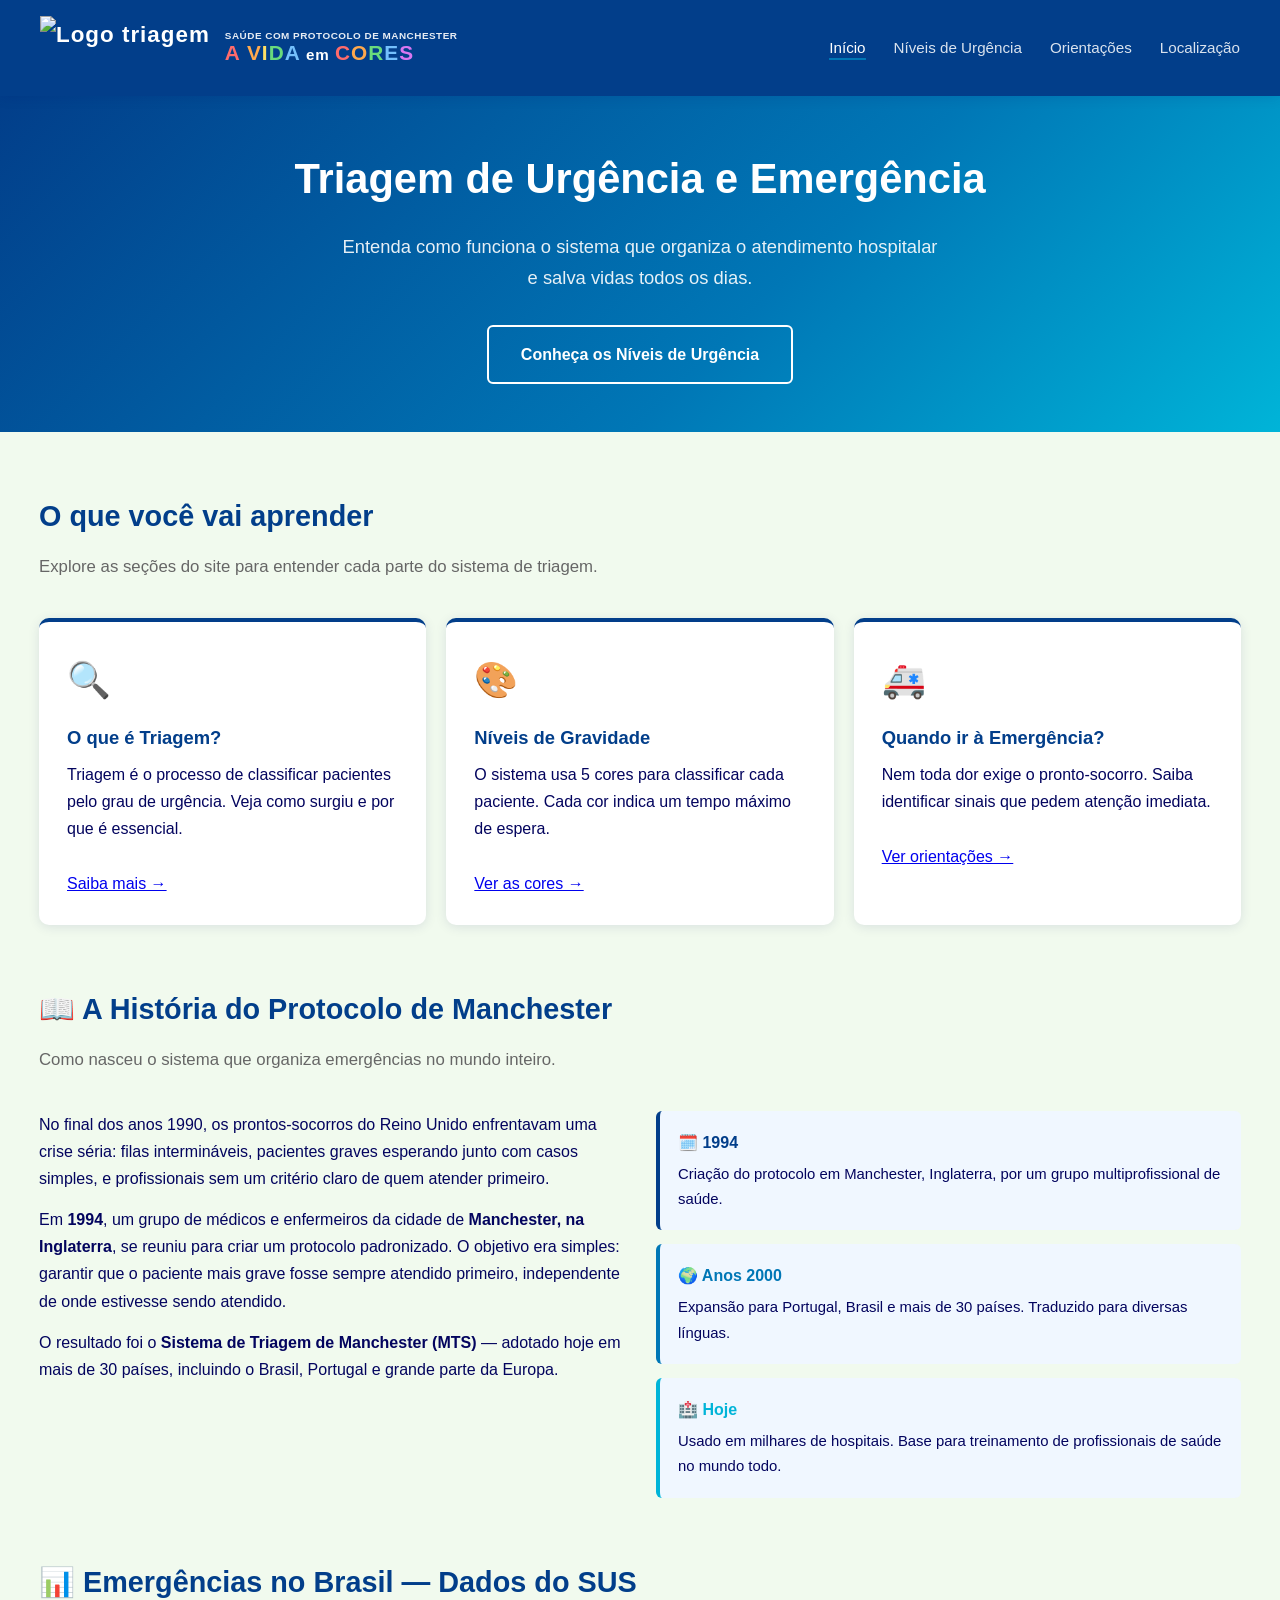
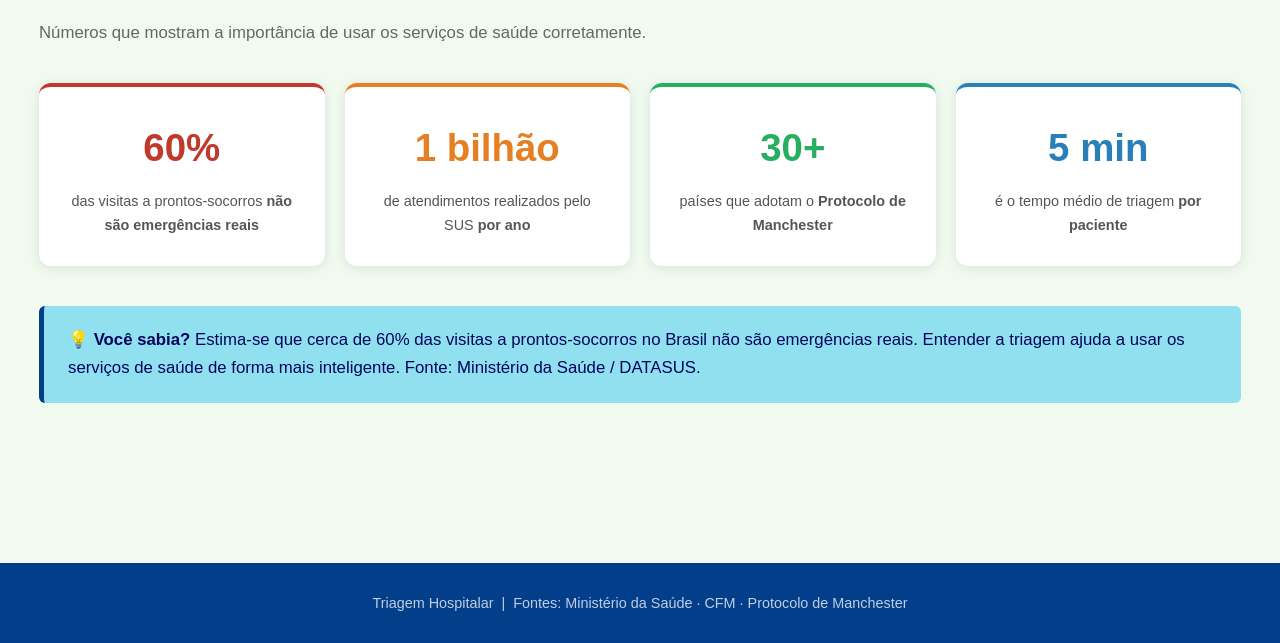
==== index.html @ c98d02fe "first commit" ====
<!DOCTYPE html>
<!-- DOCTYPE diz ao navegador que este é um documento HTML5 -->
<html lang="pt-BR">
<!-- lang="pt-BR" ajuda leitores de tela e buscadores -->

<head>
  <!-- HEAD: informações sobre a página (não aparece na tela) -->
  <meta charset="UTF-8">
  <!-- charset=UTF-8 permite usar letras com acento -->
  
  <meta name="viewport" content="width=device-width, initial-scale=1.0">
  <!-- viewport faz o site se adaptar a celulares -->
  
  <title>Triagem Hospitalar — Início</title>
  <!-- Aparece na aba do navegador -->

  <link rel="stylesheet" href="estilo.css">
  <!-- Carrega o arquivo de estilos compartilhado -->
</head>

<body>
  <!-- BODY: tudo que aparece na tela começa aqui -->

  <!-- =====================
       CABEÇALHO (HEADER)
       Aparece em todas as páginas
       ===================== -->
  <header>
  <a href="index.html" class="logo" style="display: flex; align-items: center; gap: 15px; text-decoration: none;">  
    <img src="logo.png" alt="Logo triagem" style="height: 64px;">
    <div style="display: flex; flex-direction: column; justify-content: center; line-height: 1.2;">
      <span style="font-size: 0.62rem; font-weight: 700; color: white; font-family: 'Segoe UI', sans-serif; letter-spacing: 0.5px; text-transform: uppercase; opacity: 0.9;">Saúde com Protocolo de Manchester</span>
      <span style="font-size: 1.15rem; font-weight: 900; font-family: 'Segoe UI', sans-serif; letter-spacing: 1px;">
        <span style="color:#ff6b6b;">A</span> <span style="color:#ffa94d;">V</span><span style="color:#ffe066;">I</span><span style="color:#69db7c;">D</span><span style="color:#74c0fc;">A</span><span style="color:white; font-weight:700; font-size:0.95rem;"> em </span><span style="color:#ff6b6b;">C</span><span style="color:#ffa94d;">O</span><span style="color:#69db7c;">R</span><span style="color:#74c0fc;">E</span><span style="color:#da77f2;">S</span>
      </span>
    </div>
  </a>
  <nav>
    <ul>
      <li><a href="index.html">Início</a></li>
      <li><a href="niveis.html">Níveis de Urgência</a></li>
      <li><a href="orientacoes.html">Orientações</a></li>
      <li><a href="localizacao.html">Localização</a></li>
    </ul>
  </nav>
</header>


  <!-- =====================
       HERO — Banner principal
       Primeira coisa que o usuário vê
       ===================== -->
  <section class="hero">
    <div class="container">
      <h1>Triagem de Urgência e Emergência</h1>
      <p>
        Entenda como funciona o sistema que organiza o atendimento
        hospitalar e salva vidas todos os dias.
      </p>
      <!-- Botão que leva à página de níveis -->
      <a href="niveis.html" class="botao">Conheça os Níveis de Urgência</a>
    </div>
  </section>


  <!-- =====================
       SEÇÃO DE CARDS
       3 cards com resumo das páginas do site
       ===================== -->
  <section class="secao">
    <div class="container">

      <h2>O que você vai aprender</h2>
      <p class="subtitulo">Explore as seções do site para entender cada parte do sistema de triagem.</p>

      <!-- grade-cards cria uma grade responsiva de cartões -->
      <div class="grade-cards">

        <!-- Card 1 -->
        <div class="card">
          <div class="icone">🔍</div>
          <h3>O que é Triagem?</h3>
          <p>
            Triagem é o processo de classificar pacientes pelo
            grau de urgência. Veja como surgiu e por que é essencial.
          </p>
          <br>
          <a href="niveis.html">Saiba mais →</a>
        </div>

        <!-- Card 2 -->
        <div class="card">
          <div class="icone">🎨</div>
          <h3>Níveis de Gravidade</h3>
          <p>
            O sistema usa 5 cores para classificar cada paciente.
            Cada cor indica um tempo máximo de espera.
          </p>
          <br>
          <a href="niveis.html">Ver as cores →</a>
        </div>

        <!-- Card 3 -->
        <div class="card">
          <div class="icone">🚑</div>
          <h3>Quando ir à Emergência?</h3>
          <p>
            Nem toda dor exige o pronto-socorro. Saiba identificar
            sinais que pedem atenção imediata.
          </p>
          <br>
          <a href="orientacoes.html">Ver orientações →</a>
        </div>

      </div>
      <!-- fim da grade-cards -->

    </div>
  </section>


  <!-- =====================
       HISTÓRIA DO PROTOCOLO
       ===================== -->
  <section class="secao" style="padding-top: 0;">
    <div class="container">
      <h2>📖 A História do Protocolo de Manchester</h2>
      <p class="subtitulo">Como nasceu o sistema que organiza emergências no mundo inteiro.</p>

      <div style="display: grid; grid-template-columns: 1fr 1fr; gap: 32px; align-items: start;">
        <div>
          <p style="margin-bottom: 14px;">
            No final dos anos 1990, os prontos-socorros do Reino Unido enfrentavam uma crise séria: 
            filas intermináveis, pacientes graves esperando junto com casos simples, e profissionais 
            sem um critério claro de quem atender primeiro.
          </p>
          <p style="margin-bottom: 14px;">
            Em <strong>1994</strong>, um grupo de médicos e enfermeiros da cidade de 
            <strong>Manchester, na Inglaterra</strong>, se reuniu para criar um protocolo padronizado. 
            O objetivo era simples: garantir que o paciente mais grave fosse sempre atendido primeiro, 
            independente de onde estivesse sendo atendido.
          </p>
          <p>
            O resultado foi o <strong>Sistema de Triagem de Manchester (MTS)</strong> — 
            adotado hoje em mais de 30 países, incluindo o Brasil, Portugal e grande parte da Europa.
          </p>
        </div>

        <div style="display: flex; flex-direction: column; gap: 14px;">
          <div style="background: #f0f7ff; border-left: 4px solid #023e8a; border-radius: 6px; padding: 18px;">
            <strong style="color:#023e8a;">🗓️ 1994</strong>
            <p style="margin-top: 6px; font-size: 0.93rem;">Criação do protocolo em Manchester, Inglaterra, por um grupo multiprofissional de saúde.</p>
          </div>
          <div style="background: #f0f7ff; border-left: 4px solid #0077b6; border-radius: 6px; padding: 18px;">
            <strong style="color:#0077b6;">🌍 Anos 2000</strong>
            <p style="margin-top: 6px; font-size: 0.93rem;">Expansão para Portugal, Brasil e mais de 30 países. Traduzido para diversas línguas.</p>
          </div>
          <div style="background: #f0f7ff; border-left: 4px solid #00b4d8; border-radius: 6px; padding: 18px;">
            <strong style="color:#00b4d8;">🏥 Hoje</strong>
            <p style="margin-top: 6px; font-size: 0.93rem;">Usado em milhares de hospitais. Base para treinamento de profissionais de saúde no mundo todo.</p>
          </div>
        </div>
      </div>
    </div>
  </section>

  <!-- =====================
       ESTATÍSTICAS DO SUS
       ===================== -->
  <section class="secao" style="padding-top: 0;">
    <div class="container">
      <h2>📊 Emergências no Brasil — Dados do SUS</h2>
      <p class="subtitulo">Números que mostram a importância de usar os serviços de saúde corretamente.</p>

      <div style="display: grid; grid-template-columns: repeat(auto-fit, minmax(200px, 1fr)); gap: 20px; margin-bottom: 32px;">
        <div style="background: white; border-radius: 12px; padding: 28px; text-align: center; box-shadow: 0 2px 12px rgba(3,4,94,0.10); border-top: 4px solid #c0392b;">
          <div style="font-size: 2.4rem; font-weight: 900; color: #c0392b;">60%</div>
          <p style="font-size: 0.9rem; color: #555; margin-top: 8px;">das visitas a prontos-socorros <strong>não são emergências reais</strong></p>
        </div>
        <div style="background: white; border-radius: 12px; padding: 28px; text-align: center; box-shadow: 0 2px 12px rgba(3,4,94,0.10); border-top: 4px solid #e67e22;">
          <div style="font-size: 2.4rem; font-weight: 900; color: #e67e22;">1 bilhão</div>
          <p style="font-size: 0.9rem; color: #555; margin-top: 8px;">de atendimentos realizados pelo SUS <strong>por ano</strong></p>
        </div>
        <div style="background: white; border-radius: 12px; padding: 28px; text-align: center; box-shadow: 0 2px 12px rgba(3,4,94,0.10); border-top: 4px solid #27ae60;">
          <div style="font-size: 2.4rem; font-weight: 900; color: #27ae60;">30+</div>
          <p style="font-size: 0.9rem; color: #555; margin-top: 8px;">países que adotam o <strong>Protocolo de Manchester</strong></p>
        </div>
        <div style="background: white; border-radius: 12px; padding: 28px; text-align: center; box-shadow: 0 2px 12px rgba(3,4,94,0.10); border-top: 4px solid #2980b9;">
          <div style="font-size: 2.4rem; font-weight: 900; color: #2980b9;">5 min</div>
          <p style="font-size: 0.9rem; color: #555; margin-top: 8px;">é o tempo médio de triagem <strong>por paciente</strong></p>
        </div>
      </div>

      <div class="destaque">
        💡 <strong>Você sabia?</strong>
        Estima-se que cerca de 60% das visitas a prontos-socorros
        no Brasil não são emergências reais. Entender a triagem
        ajuda a usar os serviços de saúde de forma mais inteligente.
        Fonte: Ministério da Saúde / DATASUS.
      </div>
    </div>
  </section>
  <!-- =====================
       RODAPÉ (FOOTER)
       ===================== -->
  <footer>
    <p>Triagem Hospitalar &nbsp;|&nbsp; Fontes: Ministério da Saúde · CFM · Protocolo de Manchester</p>
  </footer>

  <script>
    // Pega o nome do arquivo atual (ex: "index.html")
    const paginaAtual = window.location.pathname.split('/').pop();

    // Seleciona todos os links do menu
    const linksMenu = document.querySelectorAll('header nav a');

    // Para cada link, verifica se ele aponta para a página atual
    linksMenu.forEach(function(link) {
      // Remove a classe "ativo" de todos os links
      link.classList.remove('ativo');

      // Se o link bate com a página atual, adiciona "ativo"
      if (link.getAttribute('href') === paginaAtual) {
        link.classList.add('ativo');
      }
    });
  </script>

</body>
</html>
---- estilo.css ----
/* =============================================
   ESTILO.CSS — Folha de estilos compartilhada
   Usada pelas 3 páginas do site
   ============================================= */

/* --- 1. RESET E VARIÁVEIS DE COR ---
   Aqui definimos as cores principais do site
   usando "variáveis CSS" (--nome-da-cor).
   Isso facilita mudar a cor em um só lugar. */
:root {
  --cor-primaria: #023e8a;   /* deep-twilight — header, títulos */
  --cor-acento:   #0077b6;   /* bright-teal-blue — botões, links ativos */
  --cor-fundo:    #f1faee;   /* light-cyan — fundo das páginas */
  --cor-texto:    #03045e;   /* deep-twilight — texto corrido */
  --cor-branco:   #ffffff;
  --sombra: 0 2px 12px rgba(3,4,94,0.10);
}
/* Remove margens padrão do navegador */
* {
  margin: 0;
  padding: 0;
  box-sizing: border-box; /* inclui borda no tamanho do elemento */
}

/* Fonte padrão do corpo da página */
body {
  font-family: 'Segoe UI', Tahoma, sans-serif;
  background-color: var(--cor-fundo);
  color: var(--cor-texto);
  line-height: 1.7; /* espaçamento entre linhas */
}

/* --- 2. CABEÇALHO (HEADER) ---
   Aparece no topo de todas as páginas */
header {
  background-color: var(--cor-primaria);
  padding: 16px 40px;
  display: flex;               /* coloca logo e menu lado a lado */
  justify-content: space-between;
  align-items: center;
  position: sticky;            /* fica fixo ao rolar a página */
  top: 0;
  z-index: 100;
  box-shadow: var(--sombra);
}

/* Logo / nome do site no header */
header .logo {
  color: var(--cor-branco);
  font-size: 1.4rem;
  font-weight: 700;
  text-decoration: none;
  letter-spacing: 1px;
}

/* Lista de links do menu de navegação */
header nav ul {
  list-style: none;   /* remove os pontinhos da lista */
  display: flex;
  gap: 28px;          /* espaço entre os links */
}

header nav a {
  color: rgba(255,255,255,0.85);
  text-decoration: none;
  font-size: 0.95rem;
  transition: 0.2s;
  /* Adicionamos uma borda transparente aqui para o espaço já existir */
  border-bottom: 2px solid transparent; 
  padding-bottom: 2px;
}

/* 2. Agora, o hover e o ativo apenas mudam a cor da borda que já existe */
header nav a:hover,
header nav a.ativo {
  color: var(--cor-branco);
  border-bottom: 2px solid var(--cor-acento);
}

/* --- 3. CONTAINER CENTRAL ---
   Limita a largura do conteúdo e centraliza */
.container {
  max-width: 1250px;
  margin: 0 auto;      /* centraliza horizontalmente */
  padding: 0 24px;
}

/* --- 4. SEÇÃO HERO (banner principal da Home) --- */
/* Substitua o .hero atual */
.hero {
  background: linear-gradient(135deg, #023e8a 0%, #0077b6 60%, #00b4d8 100%);
  color: var(--cor-branco);
  padding: 48px 24px;
  text-align: center;
}

.hero h1 {
  font-size: 2.6rem;
  margin-bottom: 16px;
}

.hero p {
  font-size: 1.15rem;
  max-width: 600px;
  margin: 0 auto 32px;
  opacity: 0.9;
}

/* Botão principal */
.botao {
  display: inline-block;
  background-color: transparent;
  color: var(--cor-branco);
  padding: 14px 32px;
  border-radius: 6px;
  border: 2px solid var(--cor-branco);
  text-decoration: none;
  font-weight: 600;
  font-size: 1rem;
  transition: background-color 0.2s, transform 0.1s;
}

.botao:hover {
  background-color: rgba(255,255,255,0.2);
  transform: translateY(-2px);
}

/* --- 5. SEÇÃO GENÉRICA --- */
.secao {
  padding: 60px 0;
}

.secao h2 {
  font-size: 1.8rem;
  color: var(--cor-primaria);
  margin-bottom: 12px;
}

.secao .subtitulo {
  color: #666;
  margin-bottom: 36px;
  font-size: 1.05rem;
}

/* --- 6. CARDS (cartões informativos) ---
   Usados na home e em outras páginas */
.grade-cards {
  display: grid;
  grid-template-columns: repeat(auto-fit, minmax(224px, 1fr)); 
  gap: 20px;
  margin-top: 20px;
  align-items: stretch;
}

.exemplo-box {
  margin-top: 15px;
  background-color: #f0f7ff; /* Azul bem clarinho */
  border-left: 3px solid #023e8a; /* Borda lateral azul escura */
  padding: 12px;
  border-radius: 0 4px 4px 0;
  font-size: 0.85rem;
  line-height: 1.4;
  color: #333;
}

.exemplo-box strong {
  color: #c0392b; /* Cor vermelha para destacar a palavra "Exemplos:" */
  display: block;
  margin-bottom: 4px;
}

.card {
  background: var(--cor-branco);
  border-radius: 10px;
  padding: 28px;
  box-shadow: var(--sombra);
  border-top: 4px solid var(--cor-primaria);
  transition: transform 0.2s;
  display: flex;
  flex-direction: column;
  height: 100%;
}

.card:hover {
  transform: translateY(-4px); /* efeito de "levantar" */
}

.card .icone {
  font-size: 2.2rem;
  margin-bottom: 12px;
}

.card h3 {
  font-size: 1.15rem;
  color: var(--cor-primaria);
  margin-bottom: 8px;
}

/* --- 7. CAIXA DE DESTAQUE ---
   Caixa colorida para informações importantes */
.destaque {
  background: #90e0ef;
  border-left: 5px solid #023e8a;
  padding: 20px 24px;
  border-radius: 6px;
  margin: 40px 0;
  font-size: 1.05rem;
}

/* --- 8. RODAPÉ (FOOTER) --- */
footer {
  background-color: var(--cor-primaria);
  color: rgba(255,255,255,0.75);
  text-align: center;
  padding: 28px 24px;
  margin-top: 60px;
  font-size: 0.9rem;
}

footer a {
  color: rgba(255,255,255,0.9);
}

/* --- 9. TÍTULOS DE PÁGINA ---
   Banner azul com título no topo das páginas internas */
.titulo-pagina {
  background: linear-gradient(135deg, #023e8a 0%, #0077b6 60%, #00b4d8 100%);
  color: var(--cor-branco);
  padding: 80px 24px;
  text-align: center;
}

.titulo-pagina h1 {
  font-size: 2.6rem;
  margin-bottom: 16px;
}

.titulo-pagina p {
  opacity: 0.85;
  font-size: 1.15rem;
}

.logo img {
    height: 40px; /* Ajuste a altura conforme preferir */
    width: auto;
    display: block;
}

/* Força o alinhamento do cabeçalho para aceitar o texto ao lado da imagem */
header .logo {
    display: flex !important;
    align-items: center !important;
    gap: 15px !important;
    text-decoration: none !important;
    width: auto !important; /* Impede que a logo fique espremida */
    min-width: 300px; /* Garante espaço para o texto */
}

/* Estilo do nome do site */
header .logo span {
    font-size: 1.3rem;
    font-weight: bold;
    color: white;
    white-space: nowrap;
    font-family: 'Segoe UI', Tahoma, sans-serif;
}

/* Ajuste para celulares: se o nome for grande demais, ele diminui */
@media (max-width: 600px) {
    header .logo span {
        font-size: 1.2rem;
    }
    header .logo img {
        height: 50px !important;
    }
}
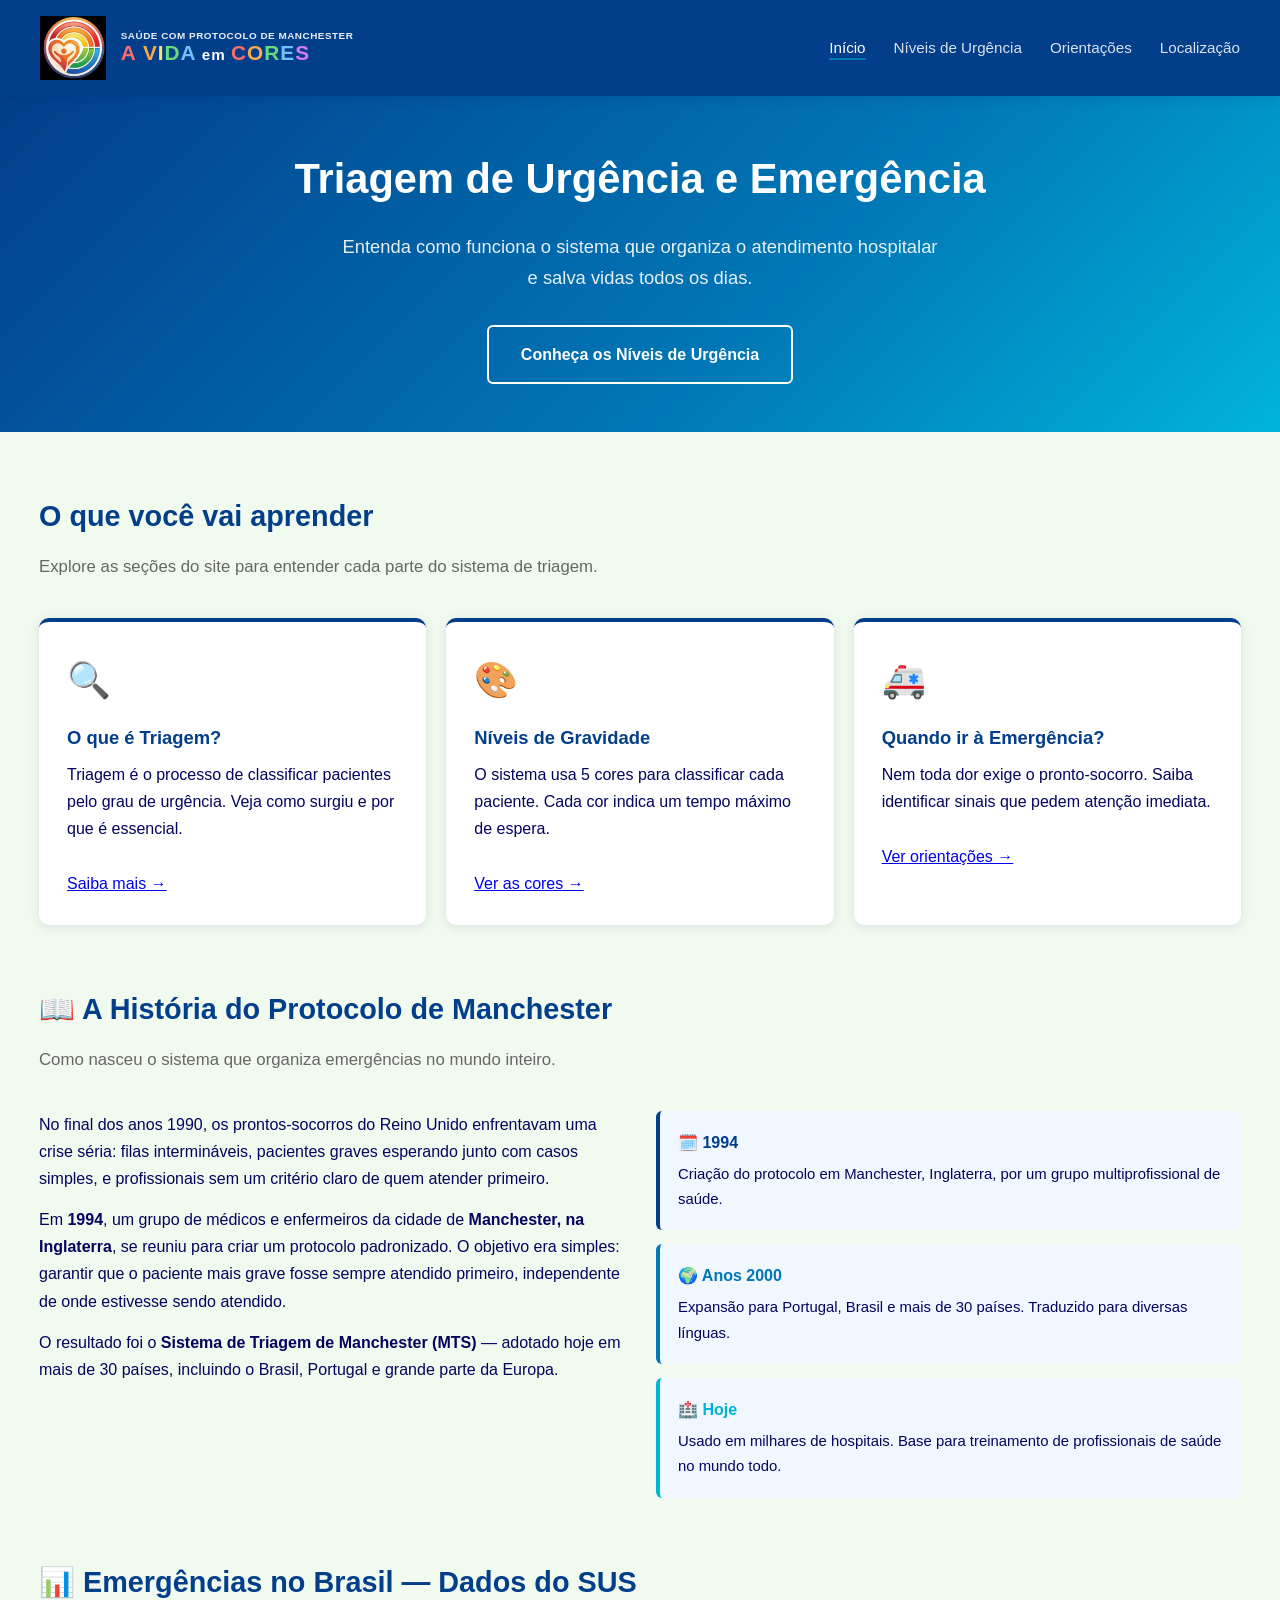
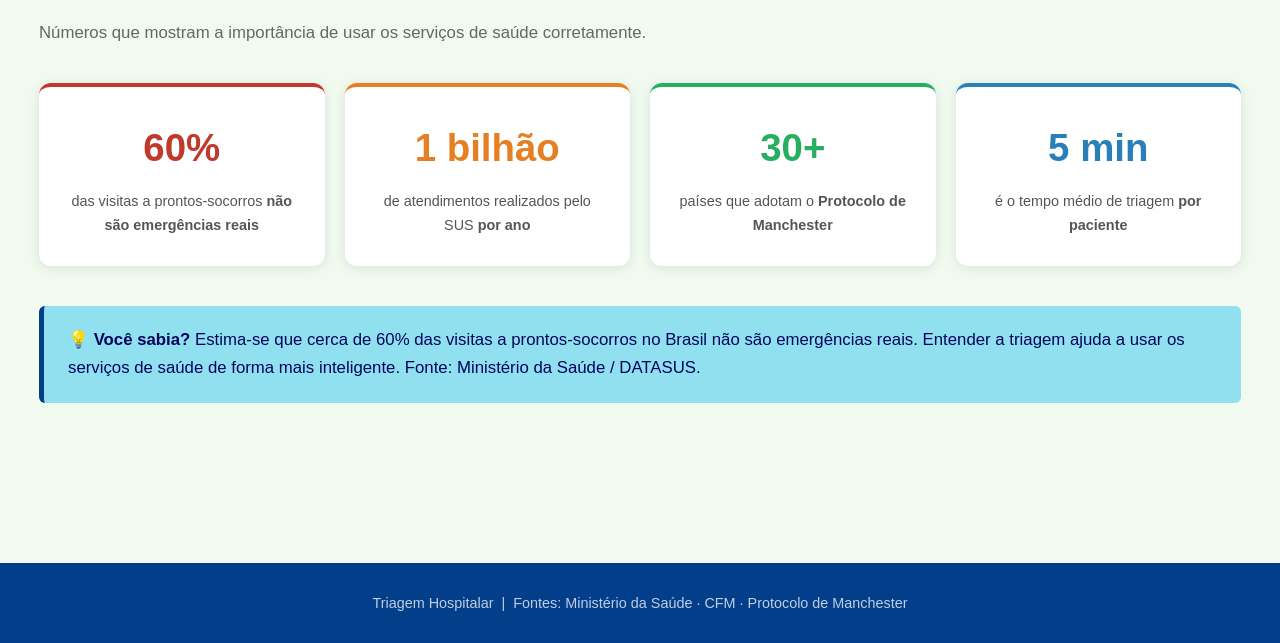
==== commit 16e3dd1f: "Update print statement to reflect goodbye message" ====
--- a/index.html
+++ b/index.html
@@ -27,7 +27,7 @@
        ===================== -->
   <header>
   <a href="index.html" class="logo" style="display: flex; align-items: center; gap: 15px; text-decoration: none;">  
-    <img src="logo.png" alt="Logo triagem" style="height: 64px;">
+    <img src="[data-uri]" alt="Logo triagem" style="height: 64px;">
     <div style="display: flex; flex-direction: column; justify-content: center; line-height: 1.2;">
       <span style="font-size: 0.62rem; font-weight: 700; color: white; font-family: 'Segoe UI', sans-serif; letter-spacing: 0.5px; text-transform: uppercase; opacity: 0.9;">Saúde com Protocolo de Manchester</span>
       <span style="font-size: 1.15rem; font-weight: 900; font-family: 'Segoe UI', sans-serif; letter-spacing: 1px;">
@@ -227,4 +227,4 @@
   </script>
 
 </body>
-</html>+</html>
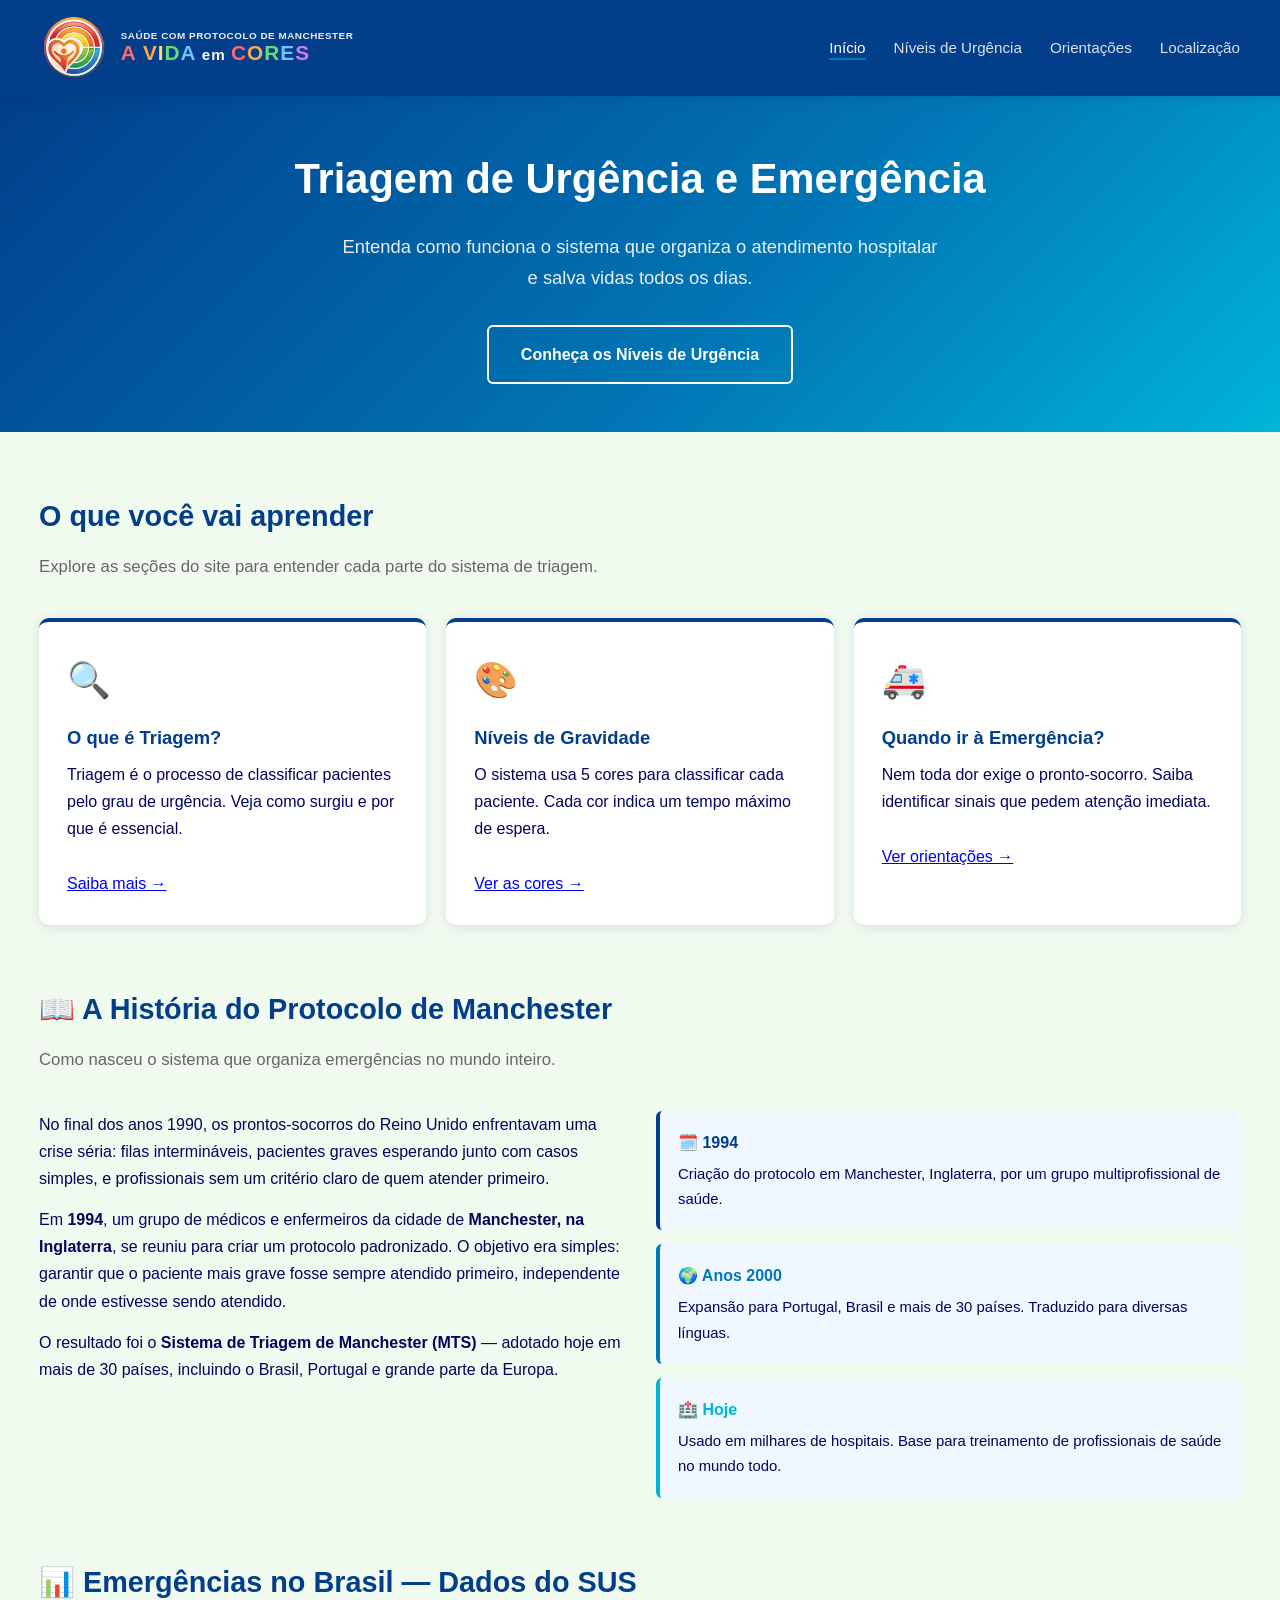
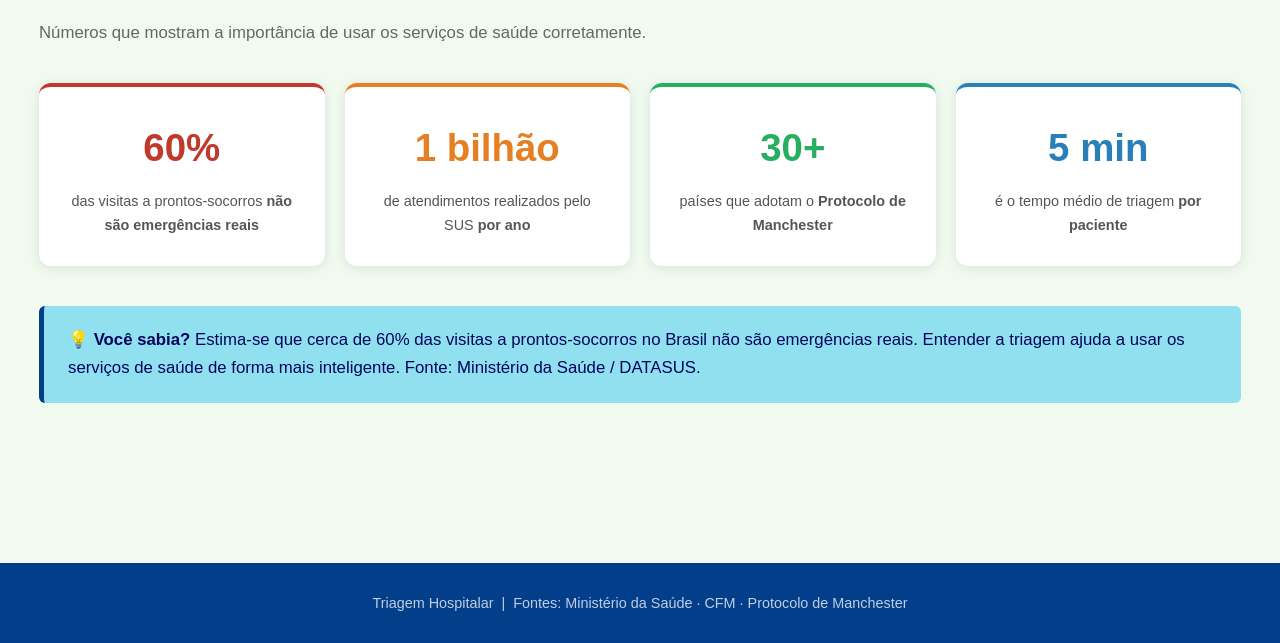
==== commit d4f3d3eb: "Update" ====
--- a/index.html
+++ b/index.html
@@ -27,7 +27,7 @@
        ===================== -->
   <header>
   <a href="index.html" class="logo" style="display: flex; align-items: center; gap: 15px; text-decoration: none;">  
-    <img src="[data-uri]" alt="Logo triagem" style="height: 64px;">
+    <img src="[data-uri]